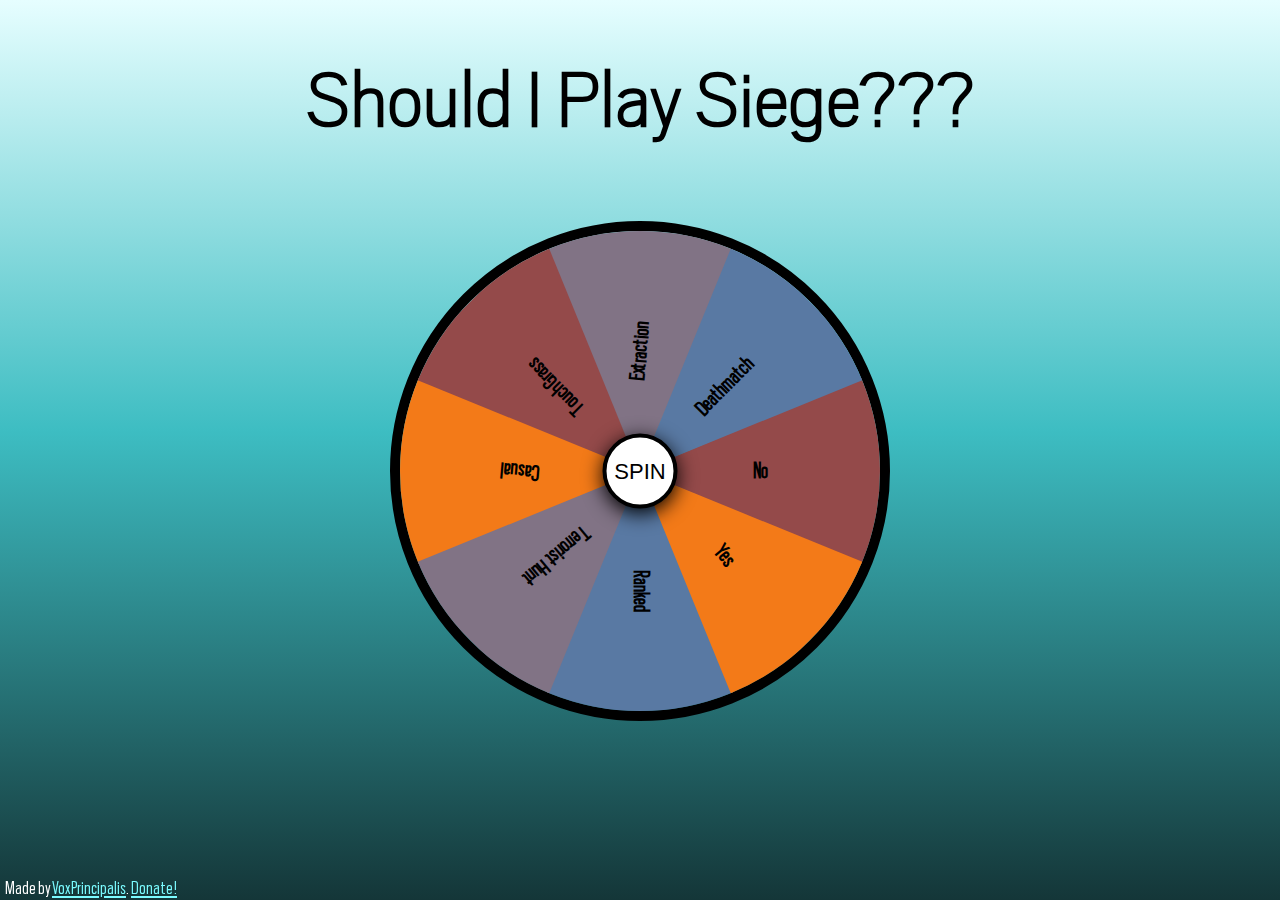
==== index.html @ d336fba7 "Add files via upload" ====
<html>
  <head>
    <title>Should I Play Siege???</title>
    <link rel="icon" type="image/png" href="favicon.png" />
    <meta name = "keywords" content ="Should,I,Play,Rainbow,Six,Siege,Do,Gaming">
    <meta name = "description" content = "Here to help you decide if you want to play Rainbow Six Siege">
    <meta name = "author" content = "Chris Price">
    <link href="style.css" rel="stylesheet" type="text/css" />
  </head>
  <body>

    <h1><div class="center">Should I Play Siege???</div></h1>
    <br>
	<div id="mainbox" class="mainbox">
		<div id="box" class="box">
			<div class="box1">
				<span class="span1"><b>Casual</b></span>
				<span class="span2"><b>No</b></span>
				<span class="span3"><b>Ranked</b></span>
				<span class="span4"><b>Extraction</b></span>
			</div>
			<div class="box2">
				<span class="span1"><b>Yes</b></span>
				<span class="span2"><b>Touch Grass</b></span>
				<span class="span3"><b>Deathmatch</b></span>
				<span class="span4"><b>Terrorist Hunt</b></span>
			</div>
		</div>

		<button class="spin" onclick="myfunction()">SPIN</button>
	</div>

    <div><span class="credits">Made by <a href="https://imchrisprice.com" target="_blank">VoxPrincipalis</a>. <a href="https://www.paypal.com/donate/?business=Q5AQVW4Z2SVF4&no_recurring=0&item_name=Help+out+VoxPrincipalis+to+produce+more+amazing+content%21+Supporters+like+you+help+new+projects+being+released.&currency_code=USD">Donate!</a></span></div>

  
  <script src="script.js"></script>
  </body>
</html>
---- style.css ----
*{
    box-sizing: border-box;
    padding: 0;
    margin: 0;
    outline: none;
  }
  @font-face {
    font-family: "ScoutCond";
    src: url('./font/ScoutCond-Light.woff2') format('woff2'),
        url('./font/ScoutCond-Light.woff') format('woff');
    font-weight: 300;
    font-style: normal;
    font-display: swap;
}
@font-face {
    font-family: "Scout";
    src: url('./font/Scout-Thin.woff2') format('woff2'),
        url('./font/Scout-Thin.woff') format('woff');
    font-weight: 50;
    font-style: normal;
    font-display: swap;
}

  body{
    font-family: "ScoutCond";
    min-height: 100vh;
    overflow: hidden;
    background: rgb(60,60,242);
    background: linear-gradient(0deg, rgb(20, 54, 56) 0%, rgb(61, 189, 194) 52%, rgb(230, 254, 255) 100%);
    background-size: cover;
  }

  .center{
    display:block;
    padding: 50px;
    justify-content: center;
    text-align: center;
  }

  h1{
    font-family: "Scout";
    font-size: 64pt;
  }
  
  .mainbox{
    
    display: flex;
    justify-content: center;
    align-items: center;
    position: relative;
    margin: auto;
    width: 500px;
    height: 500px;
  }
  .mainbox:after{
    position: absolute;
    content: '';
    width: 32px;
    height: 32px;
    background: url('A.PNG') no-repeat;
    background-size: 32px;
    right: -30px;
    top: 50%;
    transform: translateY(-50%);
  }
  .box{
    width: 100%;
    height: 100%;
    position: relative;
    border-radius: 50%;
    border: 10px solid #000;
    overflow: hidden;
    transition: all ease 5s;
  }
  span{
    width: 50%;
    height: 50%;
    display: inline-block;
    position: absolute;
  }
  .span1{
    clip-path: polygon(0 92%, 100% 50%, 0 8%);
    background-color: #f37a18;
    top: 120px;
    left: 0;
  }
  .span2{
    clip-path: polygon(100% 92%, 0 50%, 100% 8%);
    background-color: #944a4a;
    top: 120px;
    right: 0;
  }
  .span3{
    clip-path: polygon(50% 0%, 8% 100%, 92% 100%);
    background-color: #5979a3;
    bottom: 0;
    left: 120px;
  }
  .span4{
    clip-path: polygon(50% 100%, 92% 0, 8% 0);
    background-color: #817385;
    top: 0;
    left: 120px;
  }
  
  
  .box1 .span3 b{
     transform: translate(-50%, -50%) rotate(-270deg);
  }
  .box1 .span1 b,
  .box2 .span1 b{
    transform: translate(-50%, -50%) rotate(185deg);
  }
  .box2 .span3 b{
    transform: translate(-50%, -50%) rotate(90deg);
  }
  .box1 .span4 b,
  .box2 .span4 b{
    transform: translate(-50%, -50%) rotate(-85deg);
  }
  
  .box2{
    width: 100%;
    height: 100%;
    transform: rotate(-135deg);
  }
  span b{
    font-size: 24px;
    position: absolute;
    top: 50%;
    left: 50%;
    transform: translate(-50%, -50%);
  
  }
  
  .spin{
    position: absolute;
    top: 50%;
    left: 50%;
    transform: translate(-50%, -50%);
    width: 75px;
    height: 75px;
    border-radius: 50%;
    border: 4px solid #000;
    background-color: #FFF;
    color: #000;
    box-shadow: 0 5px 20px #000;
    font-size: 22px;
    cursor: pointer;
  }
  .spin:active{
    width: 70px;
    height: 70px;
    font-size: 20px;
  }

  .credits{
    font-size: 16pt;
    color: FFF;
    padding: 5px;
    position:fixed;
    left:0px;
    bottom:0px;
    height:30px;
    width:100%;
  }

  .credits a{
    color:rgb(123, 251, 255);
    text-decoration: underline;
  }
  
  .mainbox.animate:after{
    animation: animateArrow 0.7s ease infinite;
  }
  @keyframes animateArrow{
    50%{
      right: -40px;
    }
  }
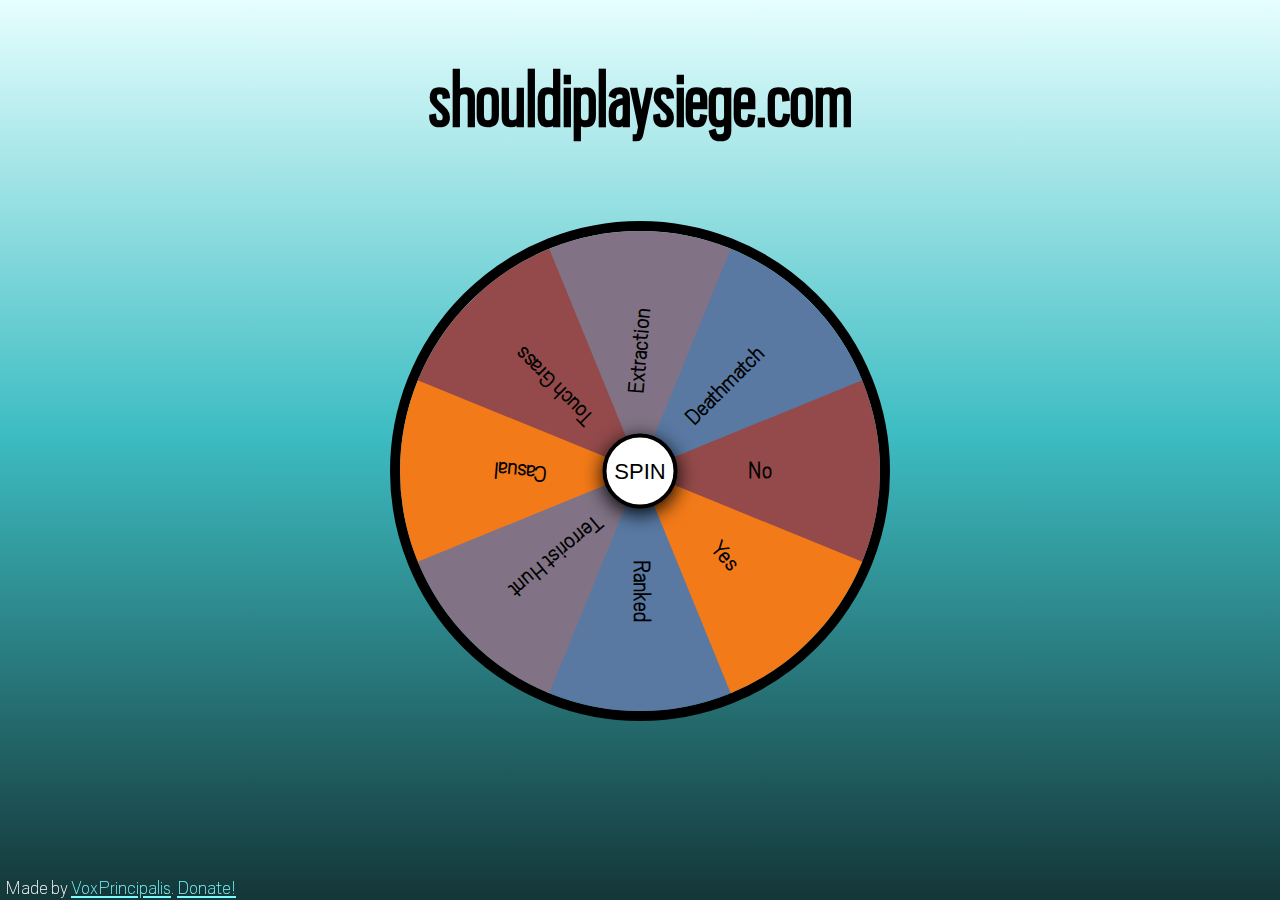
==== commit 1b197b35: "Update index.html" ====
--- a/index.html
+++ b/index.html
@@ -9,7 +9,7 @@
   </head>
   <body>
 
-    <h1><div class="center">Should I Play Siege???</div></h1>
+    <h1><div class="center">shouldiplaysiege.com</div></h1>
     <br>
 	<div id="mainbox" class="mainbox">
 		<div id="box" class="box">
@@ -35,4 +35,4 @@
   
   <script src="script.js"></script>
   </body>
-</html>+</html>
--- a/style.css
+++ b/style.css
@@ -22,7 +22,7 @@
 }
 
   body{
-    font-family: "ScoutCond";
+    font-family: "Scout";
     min-height: 100vh;
     overflow: hidden;
     background: rgb(60,60,242);
@@ -38,7 +38,7 @@
   }
 
   h1{
-    font-family: "Scout";
+    font-family: "ScoutCond";
     font-size: 64pt;
   }
   
@@ -177,4 +177,4 @@
     50%{
       right: -40px;
     }
-  }+  }
